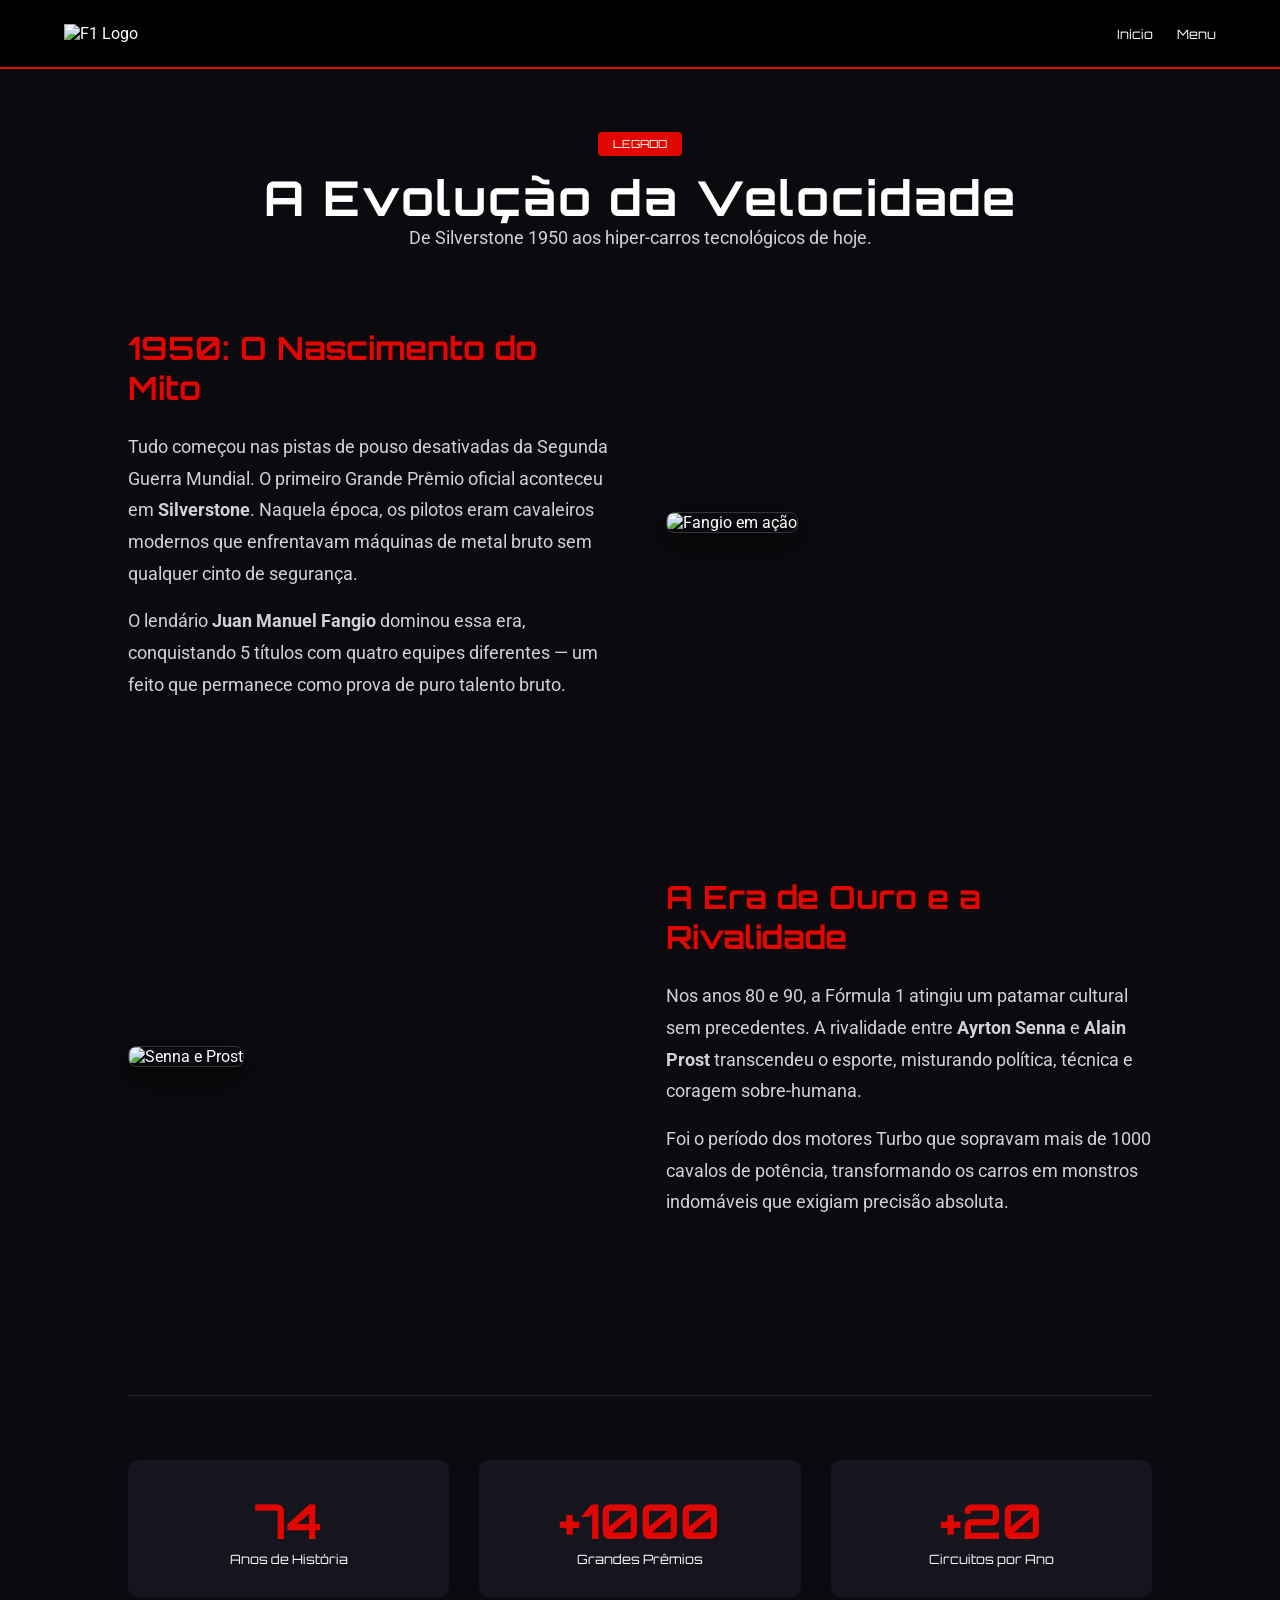
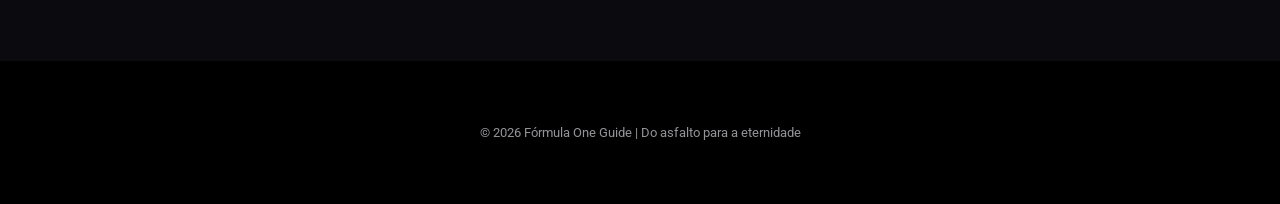
==== Historia/historia.html @ 5eb8baef "indo" ====
<!DOCTYPE html>
<html lang="pt-br">
<head>
    <meta charset="UTF-8">
    <meta name="viewport" content="width=device-width, initial-scale=1.0">
    <title>História | Fórmula 1 Guide</title>
    <link rel="stylesheet" href="historia.css">
    <link href="https://fonts.googleapis.com/css2?family=Orbitron:wght@400;700&family=Roboto:wght@300;400;700&display=swap" rel="stylesheet">
</head>
<body class="historia-body">

    <header class="navbar">
        <div class="logo-container">
            <img class="logo" src="/" alt="F1 Logo">
        </div>
        <nav class="nav-links">
            <a href="/Index.html">Início</a>
            <a href="/menu/menu.html">Menu</a>
        </nav>
    </header>

    <main id="historia" class="container">
        
        <header class="titulo-sessao">
            <span class="tag-f1">Legado</span>
            <h1>A Evolução da Velocidade</h1>
            <p>De Silverstone 1950 aos hiper-carros tecnológicos de hoje.</p>
        </header>

        <section id="origem" class="section-content">
            <div class="text-block">
                <h2>1950: O Nascimento do Mito</h2>
                <p>
                    Tudo começou nas pistas de pouso desativadas da Segunda Guerra Mundial. O primeiro Grande Prêmio oficial aconteceu em <strong>Silverstone</strong>. Naquela época, os pilotos eram cavaleiros modernos que enfrentavam máquinas de metal bruto sem qualquer cinto de segurança.
                </p>
                <p>
                    O lendário <strong>Juan Manuel Fangio</strong> dominou essa era, conquistando 5 títulos com quatro equipes diferentes — um feito que permanece como prova de puro talento bruto.
                </p>
            </div>
            <div class="image-block">
                <img src="https://p2.trrsf.com/image/fget/cf/940/0/images.terra.com/2020/10/29/fangio-maserati-monaco.jpg" alt="Fangio em ação">
            </div>
        </section>

        <section id="eras" class="section-content reverse">
            <div class="text-block">
                <h2>A Era de Ouro e a Rivalidade</h2>
                <p>
                    Nos anos 80 e 90, a Fórmula 1 atingiu um patamar cultural sem precedentes. A rivalidade entre <strong>Ayrton Senna</strong> e <strong>Alain Prost</strong> transcendeu o esporte, misturando política, técnica e coragem sobre-humana.
                </p>
                <p>
                    Foi o período dos motores Turbo que sopravam mais de 1000 cavalos de potência, transformando os carros em monstros indomáveis que exigiam precisão absoluta.
                </p>
            </div>
            <div class="image-block">
                <img src="https://a3.espncdn.com/combiner/i?img=%2Fphoto%2F2024%2F0501%2Fr1327083_1296x729_16%2D9.jpg" alt="Senna e Prost">
            </div>
        </section>

        <section class="stats-grid">
            <div class="stat-card">
                <h3>74</h3>
                <p>Anos de História</p>
            </div>
            <div class="stat-card">
                <h3>+1000</h3>
                <p>Grandes Prêmios</p>
            </div>
            <div class="stat-card">
                <h3>+20</h3>
                <p>Circuitos por Ano</p>
            </div>
        </section>

    </main>

    <footer>
        <p>© 2026 Fórmula One Guide | Do asfalto para a eternidade</p>
    </footer>

</body>
</html>
---- Historia/historia.css ----
/* Variáveis de Controle */
:root {
    --f1-red: #e10600;
    --dark-carbon: #0b0b0f;
    --text-pure: #ffffff;
    --text-soft: #d1d1d6;
    --silver: #949498;
}

/* Reset e Body */
* { margin: 0; padding: 0; box-sizing: border-box; }

.historia-body {
    background-color: var(--dark-carbon);
    font-family: 'Roboto', sans-serif;
    color: var(--text-pure);
    scroll-behavior: smooth;
}

/* Navbar */
.navbar {
    display: flex;
    justify-content: space-between;
    padding: 1.5rem 5%;
    background: #000;
    border-bottom: 2px solid var(--f1-red);
    align-items: center;
}

.nav-links a {
    color: var(--text-pure);
    text-decoration: none;
    margin-left: 20px;
    font-family: 'Orbitron', sans-serif;
    font-size: 0.8rem;
    transition: 0.3s;
}

.nav-links a:hover { color: var(--f1-red); }

/* Conteúdo Principal */
.container { padding: 4rem 10%; }

.titulo-sessao {
    text-align: center;
    margin-bottom: 5rem;
}

.tag-f1 {
    background-color: var(--f1-red);
    padding: 5px 15px;
    font-family: 'Orbitron', sans-serif;
    font-size: 0.7rem;
    border-radius: 4px;
    text-transform: uppercase;
}

.titulo-sessao h1 {
    font-family: 'Orbitron', sans-serif;
    font-size: 3rem;
    margin-top: 15px;
    letter-spacing: 2px;
}

.titulo-sessao p {
    color: var(--text-soft);
    font-size: 1.1rem;
}

/* Seções de Texto e Imagem */
.section-content {
    display: flex;
    align-items: center;
    gap: 5%;
    margin-bottom: 10rem;
}

.reverse { flex-direction: row-reverse; }

.text-block { flex: 1; }

.text-block h2 {
    font-family: 'Orbitron', sans-serif;
    color: var(--f1-red);
    font-size: 2rem;
    margin-bottom: 1.5rem;
}

.text-block p {
    font-size: 1.1rem;
    line-height: 1.8;
    color: var(--text-soft);
    margin-bottom: 1rem;
}

.image-block { flex: 1; }

.image-block img {
    width: 100%;
    border-radius: 8px;
    border: 1px solid #333;
    box-shadow: 0 10px 30px rgba(0,0,0,0.7);
    transition: 0.4s;
}

.image-block img:hover {
    border-color: var(--f1-red);
    transform: scale(1.02);
}

/* Stats Grid */
.stats-grid {
    display: grid;
    grid-template-columns: repeat(auto-fit, minmax(200px, 1fr));
    gap: 30px;
    padding-top: 4rem;
    border-top: 1px solid #222;
}

.stat-card {
    background: #15151e;
    padding: 30px;
    text-align: center;
    border-radius: 10px;
}

.stat-card h3 {
    font-family: 'Orbitron', sans-serif;
    font-size: 3rem;
    color: var(--f1-red);
}

.stat-card p {
    font-family: 'Orbitron', sans-serif;
    font-size: 0.8rem;
    color: var(--text-pure);
}

footer {
    text-align: center;
    padding: 4rem;
    color: var(--silver);
    font-size: 0.8rem;
    background: #000;
}
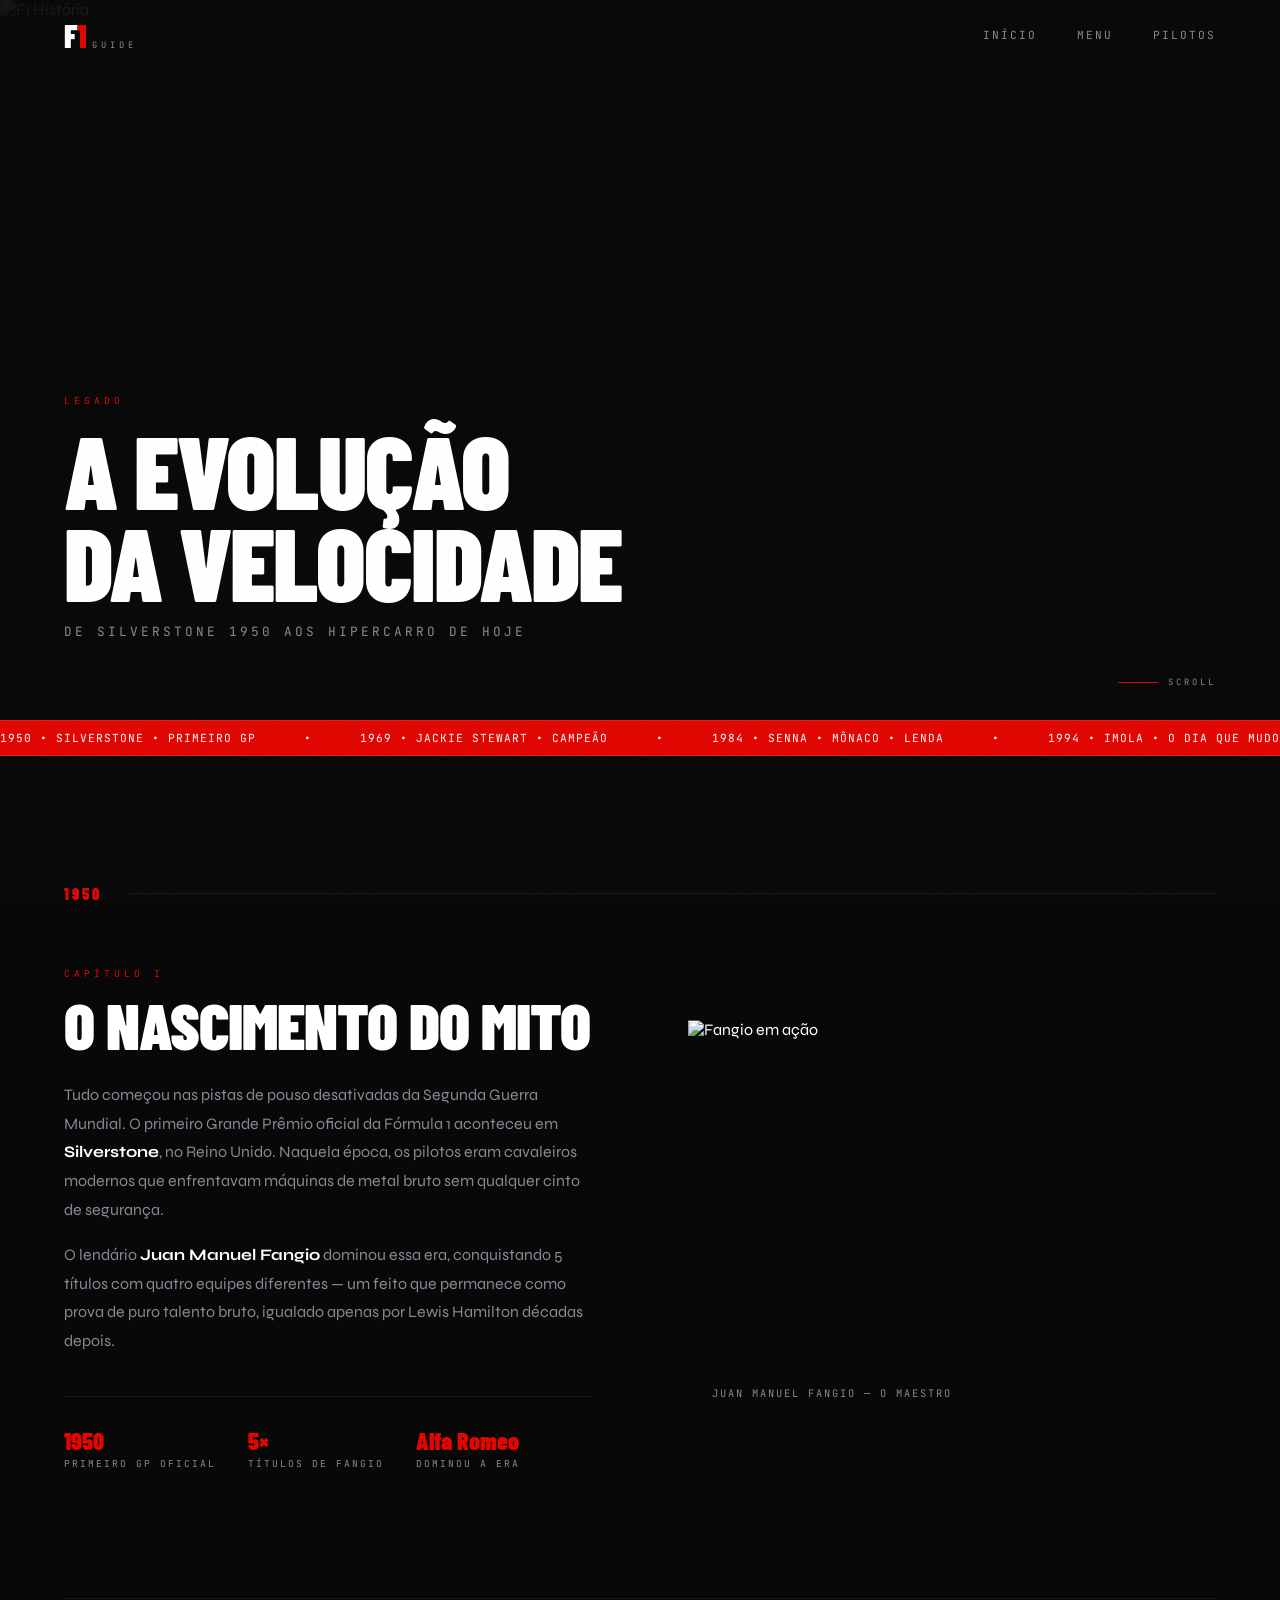
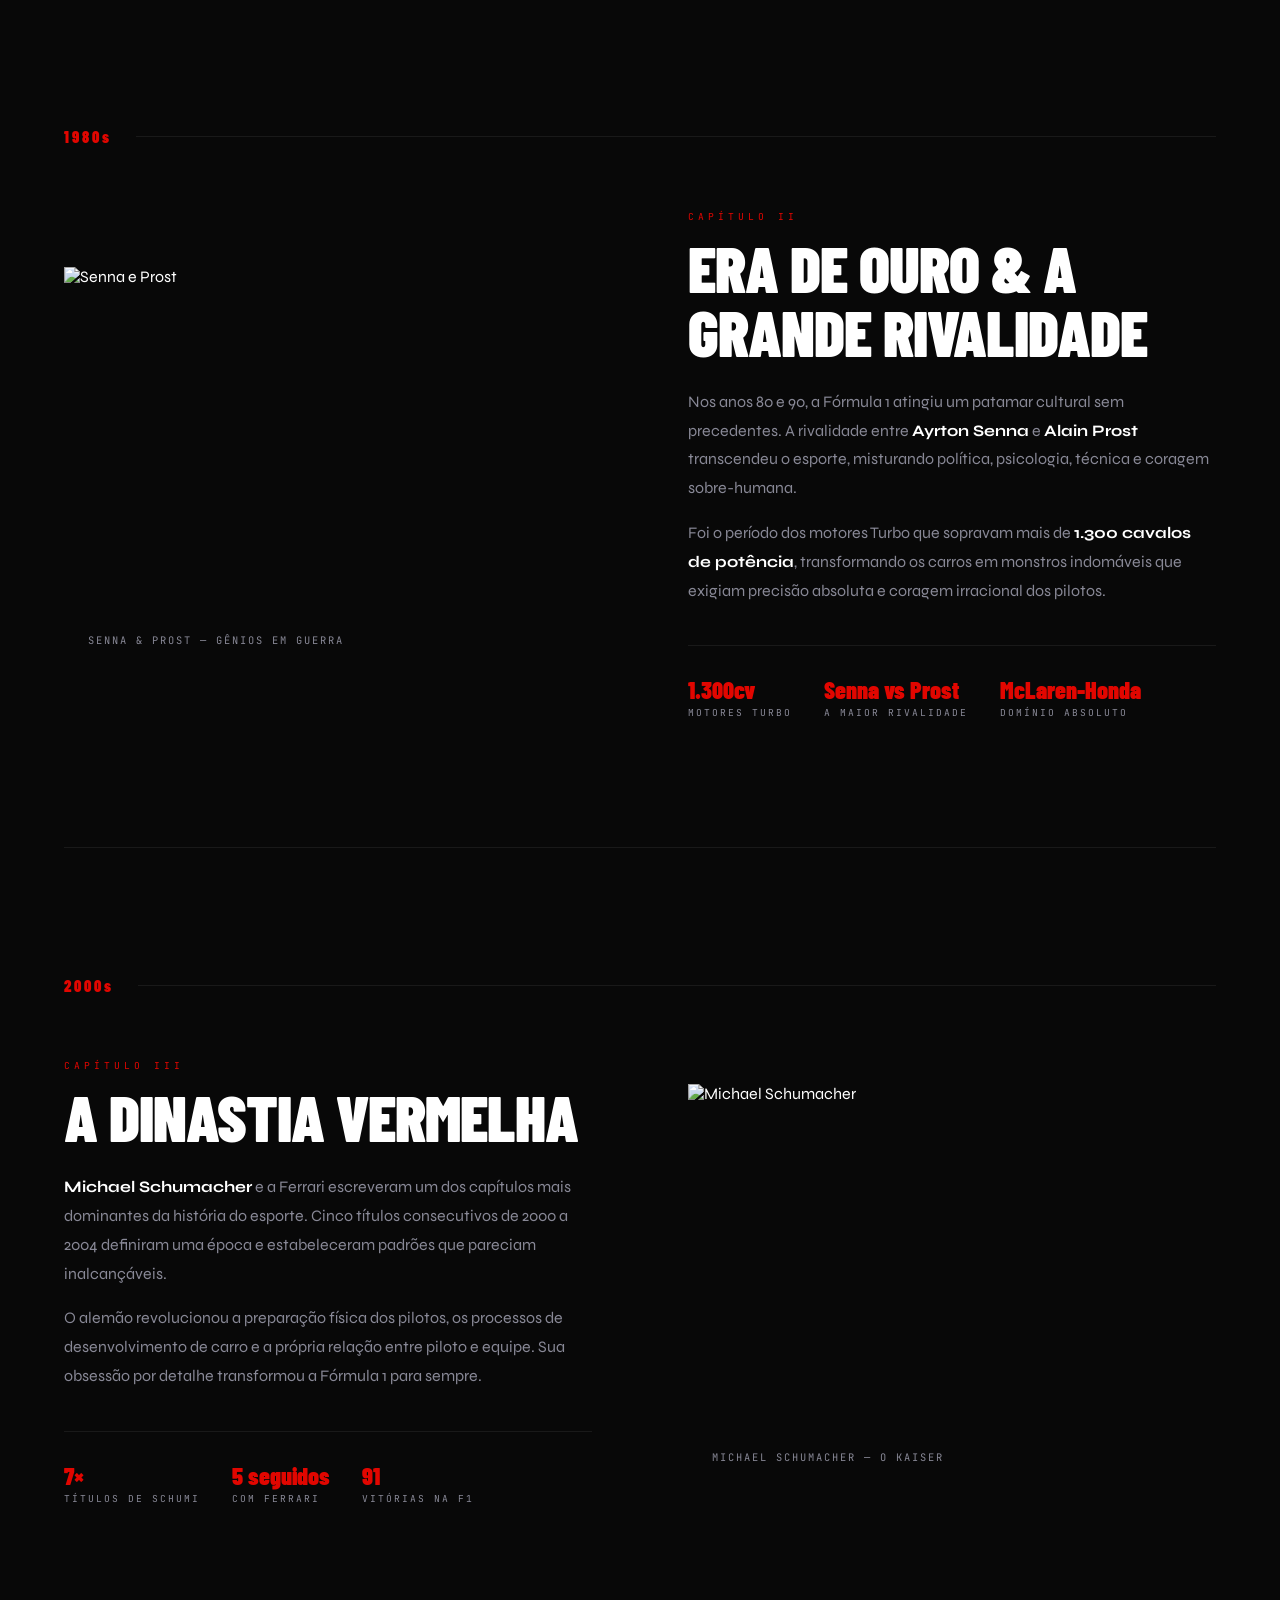
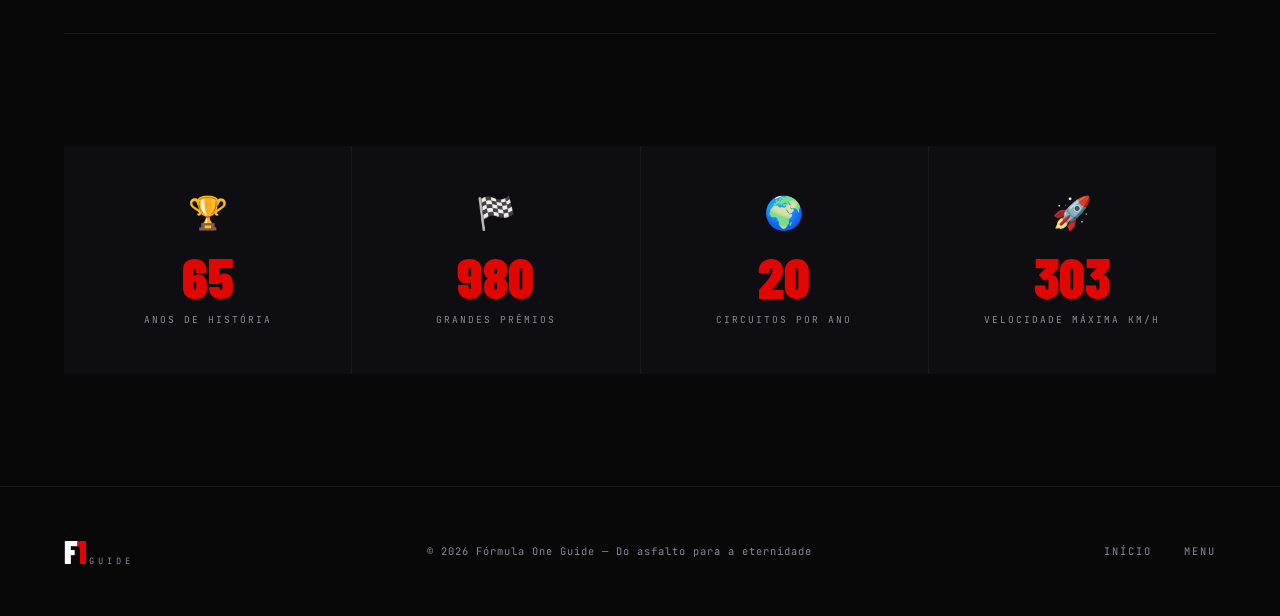
==== commit fe8f6c41: "v2" ====
--- a/Historia/historia.html
+++ b/Historia/historia.html
@@ -3,80 +3,208 @@
 <head>
     <meta charset="UTF-8">
     <meta name="viewport" content="width=device-width, initial-scale=1.0">
-    <title>História | Fórmula 1 Guide</title>
+    <title>História | F1 Guide</title>
+    <link rel="stylesheet" href="../style.css">
     <link rel="stylesheet" href="historia.css">
-    <link href="https://fonts.googleapis.com/css2?family=Orbitron:wght@400;700&family=Roboto:wght@300;400;700&display=swap" rel="stylesheet">
+    <link href="https://fonts.googleapis.com/css2?family=Barlow+Condensed:ital,wght@0,300;0,700;0,900;1,700&family=Syne:wght@400;700;800&family=JetBrains+Mono:wght@300;400&display=swap" rel="stylesheet">
 </head>
 <body class="historia-body">
 
-    <header class="navbar">
-        <div class="logo-container">
-            <img class="logo" src="/" alt="F1 Logo">
-        </div>
-        <nav class="nav-links">
-            <a href="/Index.html">Início</a>
-            <a href="/menu/menu.html">Menu</a>
-        </nav>
-    </header>
-
-    <main id="historia" class="container">
-        
-        <header class="titulo-sessao">
-            <span class="tag-f1">Legado</span>
-            <h1>A Evolução da Velocidade</h1>
-            <p>De Silverstone 1950 aos hiper-carros tecnológicos de hoje.</p>
-        </header>
-
-        <section id="origem" class="section-content">
-            <div class="text-block">
-                <h2>1950: O Nascimento do Mito</h2>
-                <p>
-                    Tudo começou nas pistas de pouso desativadas da Segunda Guerra Mundial. O primeiro Grande Prêmio oficial aconteceu em <strong>Silverstone</strong>. Naquela época, os pilotos eram cavaleiros modernos que enfrentavam máquinas de metal bruto sem qualquer cinto de segurança.
-                </p>
-                <p>
-                    O lendário <strong>Juan Manuel Fangio</strong> dominou essa era, conquistando 5 títulos com quatro equipes diferentes — um feito que permanece como prova de puro talento bruto.
-                </p>
-            </div>
-            <div class="image-block">
-                <img src="https://p2.trrsf.com/image/fget/cf/940/0/images.terra.com/2020/10/29/fangio-maserati-monaco.jpg" alt="Fangio em ação">
+    <div id="scrollProgress"></div>
+    <div class="noise-overlay"></div>
+
+    <nav class="navbar" id="navbar">
+        <a href="../index.html" class="logo-link">
+            <span class="logo-text">F<span class="logo-accent">1</span></span>
+            <span class="logo-sub">GUIDE</span>
+        </a>
+        <div class="nav-links">
+            <a href="../index.html" class="nav-item">Início</a>
+            <a href="../menu/menu.html" class="nav-item">Menu</a>
+            <a href="../pilotos/senna.html" class="nav-item">Pilotos</a>
+        </div>
+        <button class="nav-toggle" id="navToggle" aria-label="Menu">
+            <span></span><span></span><span></span>
+        </button>
+    </nav>
+
+    <!-- Page Hero -->
+    <section class="page-hero">
+        <div class="page-hero-bg">
+            <img src="https://upload.wikimedia.org/wikipedia/commons/thumb/5/5d/1954_French_Grand_Prix_Reims_-_Juan_Manuel_Fangio.jpg/1920px-1954_French_Grand_Prix_Reims_-_Juan_Manuel_Fangio.jpg" alt="F1 História" class="page-hero-img">
+            <div class="page-hero-overlay"></div>
+        </div>
+        <div class="page-hero-content">
+            <span class="section-tag">Legado</span>
+            <h1>A Evolução<br>da Velocidade</h1>
+            <p>De Silverstone 1950 aos hipercarro de hoje</p>
+        </div>
+        <div class="page-hero-scroll">
+            <div class="scroll-line"></div>
+            <span>SCROLL</span>
+        </div>
+    </section>
+
+    <!-- Timeline Intro -->
+    <div class="ticker-wrap">
+        <div class="ticker" id="ticker">
+            <span>1950 • SILVERSTONE • PRIMEIRO GP</span><span>•</span>
+            <span>1969 • JACKIE STEWART • CAMPEÃO</span><span>•</span>
+            <span>1984 • SENNA • MÔNACO • LENDA</span><span>•</span>
+            <span>1994 • IMOLA • O DIA QUE MUDOU TUDO</span><span>•</span>
+            <span>2000 • SCHUMACHER • DINASTIA</span><span>•</span>
+            <span>2020 • HAMILTON • 7 TÍTULOS</span><span>•</span>
+            <span>1950 • SILVERSTONE • PRIMEIRO GP</span><span>•</span>
+            <span>1969 • JACKIE STEWART • CAMPEÃO</span><span>•</span>
+        </div>
+    </div>
+
+    <main class="historia-main">
+
+        <!-- Era 1: Origem -->
+        <article class="era" id="origem">
+            <div class="era-label">
+                <span class="era-year">1950</span>
+                <div class="era-line"></div>
+            </div>
+            <div class="era-content">
+                <div class="era-text">
+                    <span class="section-tag">Capítulo I</span>
+                    <h2>O Nascimento do Mito</h2>
+                    <p>Tudo começou nas pistas de pouso desativadas da Segunda Guerra Mundial. O primeiro Grande Prêmio oficial da Fórmula 1 aconteceu em <strong>Silverstone</strong>, no Reino Unido. Naquela época, os pilotos eram cavaleiros modernos que enfrentavam máquinas de metal bruto sem qualquer cinto de segurança.</p>
+                    <p>O lendário <strong>Juan Manuel Fangio</strong> dominou essa era, conquistando 5 títulos com quatro equipes diferentes — um feito que permanece como prova de puro talento bruto, igualado apenas por Lewis Hamilton décadas depois.</p>
+                    <div class="era-facts">
+                        <div class="fact">
+                            <strong>1950</strong>
+                            <span>Primeiro GP oficial</span>
+                        </div>
+                        <div class="fact">
+                            <strong>5×</strong>
+                            <span>Títulos de Fangio</span>
+                        </div>
+                        <div class="fact">
+                            <strong>Alfa Romeo</strong>
+                            <span>Dominou a era</span>
+                        </div>
+                    </div>
+                </div>
+                <div class="era-image">
+                    <img src="https://p2.trrsf.com/image/fget/cf/940/0/images.terra.com/2020/10/29/fangio-maserati-monaco.jpg" alt="Fangio em ação">
+                    <div class="era-img-caption">Juan Manuel Fangio — O Maestro</div>
+                </div>
+            </div>
+        </article>
+
+        <!-- Era 2: Ouro -->
+        <article class="era era--reverse" id="ouro">
+            <div class="era-label">
+                <span class="era-year">1980s</span>
+                <div class="era-line"></div>
+            </div>
+            <div class="era-content">
+                <div class="era-text">
+                    <span class="section-tag">Capítulo II</span>
+                    <h2>Era de Ouro & a Grande Rivalidade</h2>
+                    <p>Nos anos 80 e 90, a Fórmula 1 atingiu um patamar cultural sem precedentes. A rivalidade entre <strong>Ayrton Senna</strong> e <strong>Alain Prost</strong> transcendeu o esporte, misturando política, psicologia, técnica e coragem sobre-humana.</p>
+                    <p>Foi o período dos motores Turbo que sopravam mais de <strong>1.300 cavalos de potência</strong>, transformando os carros em monstros indomáveis que exigiam precisão absoluta e coragem irracional dos pilotos.</p>
+                    <div class="era-facts">
+                        <div class="fact">
+                            <strong>1.300cv</strong>
+                            <span>Motores Turbo</span>
+                        </div>
+                        <div class="fact">
+                            <strong>Senna vs Prost</strong>
+                            <span>A maior rivalidade</span>
+                        </div>
+                        <div class="fact">
+                            <strong>McLaren-Honda</strong>
+                            <span>Domínio absoluto</span>
+                        </div>
+                    </div>
+                </div>
+                <div class="era-image">
+                    <img src="https://a3.espncdn.com/combiner/i?img=%2Fphoto%2F2024%2F0501%2Fr1327083_1296x729_16%2D9.jpg" alt="Senna e Prost">
+                    <div class="era-img-caption">Senna & Prost — Gênios em Guerra</div>
+                </div>
+            </div>
+        </article>
+
+        <!-- Era 3: Schumacher -->
+        <article class="era" id="schumi">
+            <div class="era-label">
+                <span class="era-year">2000s</span>
+                <div class="era-line"></div>
+            </div>
+            <div class="era-content">
+                <div class="era-text">
+                    <span class="section-tag">Capítulo III</span>
+                    <h2>A Dinastia Vermelha</h2>
+                    <p><strong>Michael Schumacher</strong> e a Ferrari escreveram um dos capítulos mais dominantes da história do esporte. Cinco títulos consecutivos de 2000 a 2004 definiram uma época e estabeleceram padrões que pareciam inalcançáveis.</p>
+                    <p>O alemão revolucionou a preparação física dos pilotos, os processos de desenvolvimento de carro e a própria relação entre piloto e equipe. Sua obsessão por detalhe transformou a Fórmula 1 para sempre.</p>
+                    <div class="era-facts">
+                        <div class="fact">
+                            <strong>7×</strong>
+                            <span>Títulos de Schumi</span>
+                        </div>
+                        <div class="fact">
+                            <strong>5 seguidos</strong>
+                            <span>Com Ferrari</span>
+                        </div>
+                        <div class="fact">
+                            <strong>91</strong>
+                            <span>Vitórias na F1</span>
+                        </div>
+                    </div>
+                </div>
+                <div class="era-image">
+                    <img src="https://upload.wikimedia.org/wikipedia/commons/thumb/a/a6/Michael_Schumacher_2012_Malaysia_FP2.jpg/1200px-Michael_Schumacher_2012_Malaysia_FP2.jpg" alt="Michael Schumacher">
+                    <div class="era-img-caption">Michael Schumacher — O Kaiser</div>
+                </div>
+            </div>
+        </article>
+
+        <!-- Stats -->
+        <section class="historia-stats">
+            <div class="hstat-grid">
+                <div class="hstat-card stat-card">
+                    <div class="hstat-icon">🏆</div>
+                    <h3 class="hstat-num" data-target="74">0</h3>
+                    <p>Anos de História</p>
+                </div>
+                <div class="hstat-card stat-card">
+                    <div class="hstat-icon">🏁</div>
+                    <h3 class="hstat-num" data-target="1100">0</h3>
+                    <p>Grandes Prêmios</p>
+                </div>
+                <div class="hstat-card stat-card">
+                    <div class="hstat-icon">🌍</div>
+                    <h3 class="hstat-num" data-target="23">0</h3>
+                    <p>Circuitos por Ano</p>
+                </div>
+                <div class="hstat-card stat-card">
+                    <div class="hstat-icon">🚀</div>
+                    <h3 class="hstat-num" data-target="340">0</h3>
+                    <p>Velocidade Máxima km/h</p>
+                </div>
             </div>
         </section>
 
-        <section id="eras" class="section-content reverse">
-            <div class="text-block">
-                <h2>A Era de Ouro e a Rivalidade</h2>
-                <p>
-                    Nos anos 80 e 90, a Fórmula 1 atingiu um patamar cultural sem precedentes. A rivalidade entre <strong>Ayrton Senna</strong> e <strong>Alain Prost</strong> transcendeu o esporte, misturando política, técnica e coragem sobre-humana.
-                </p>
-                <p>
-                    Foi o período dos motores Turbo que sopravam mais de 1000 cavalos de potência, transformando os carros em monstros indomáveis que exigiam precisão absoluta.
-                </p>
-            </div>
-            <div class="image-block">
-                <img src="https://a3.espncdn.com/combiner/i?img=%2Fphoto%2F2024%2F0501%2Fr1327083_1296x729_16%2D9.jpg" alt="Senna e Prost">
-            </div>
-        </section>
-
-        <section class="stats-grid">
-            <div class="stat-card">
-                <h3>74</h3>
-                <p>Anos de História</p>
-            </div>
-            <div class="stat-card">
-                <h3>+1000</h3>
-                <p>Grandes Prêmios</p>
-            </div>
-            <div class="stat-card">
-                <h3>+20</h3>
-                <p>Circuitos por Ano</p>
-            </div>
-        </section>
-
     </main>
 
-    <footer>
-        <p>© 2026 Fórmula One Guide | Do asfalto para a eternidade</p>
+    <footer class="footer">
+        <div class="footer-inner">
+            <div class="footer-logo">
+                <span class="logo-text">F<span class="logo-accent">1</span></span>
+                <span class="logo-sub">GUIDE</span>
+            </div>
+            <p class="footer-copy">© 2026 Fórmula One Guide — Do asfalto para a eternidade</p>
+            <div class="footer-links">
+                <a href="../index.html">Início</a>
+                <a href="../menu/menu.html">Menu</a>
+            </div>
+        </div>
     </footer>
 
+    <script src="../script.js"></script>
 </body>
 </html>
--- a/style.css
+++ b/style.css
@@ -0,0 +1,961 @@
+/* ============================================================
+   F1 GUIDE — style.css
+   Aesthetic: Industrial Precision × Racing Heritage
+   ============================================================ */
+
+@import url('https://fonts.googleapis.com/css2?family=Barlow+Condensed:ital,wght@0,300;0,700;0,900;1,700&family=Syne:wght@400;700;800&family=JetBrains+Mono:wght@300;400&display=swap');
+
+/* ── Variables ── */
+:root {
+    --red:        #e10600;
+    --red-dim:    #9b0400;
+    --black:      #080808;
+    --carbon:     #0e0e12;
+    --surface:    #13131a;
+    --surface-2:  #1c1c26;
+    --border:     rgba(255,255,255,0.07);
+    --white:      #ffffff;
+    --muted:      #888896;
+    --accent:     #f5c518;
+
+    --font-display: 'Barlow Condensed', sans-serif;
+    --font-ui:      'Syne', sans-serif;
+    --font-mono:    'JetBrains Mono', monospace;
+
+    --ease-out: cubic-bezier(0.16, 1, 0.3, 1);
+    --ease-spring: cubic-bezier(0.34, 1.56, 0.64, 1);
+}
+
+/* ── Reset ── */
+*, *::before, *::after { margin: 0; padding: 0; box-sizing: border-box; }
+
+html { scroll-behavior: smooth; }
+
+body {
+    background: var(--black);
+    color: var(--white);
+    font-family: var(--font-ui);
+    cursor: none;
+    overflow-x: hidden;
+}
+
+a { text-decoration: none; color: inherit; }
+
+/* ── Custom Cursor ── */
+.cursor {
+    width: 10px; height: 10px;
+    background: var(--red);
+    border-radius: 50%;
+    position: fixed;
+    top: 0; left: 0;
+    pointer-events: none;
+    z-index: 9999;
+    transform: translate(-50%, -50%);
+    transition: width 0.2s, height 0.2s, background 0.2s;
+    mix-blend-mode: normal;
+}
+
+.cursor-trail {
+    width: 32px; height: 32px;
+    border: 1px solid rgba(225,6,0,0.5);
+    border-radius: 50%;
+    position: fixed;
+    top: 0; left: 0;
+    pointer-events: none;
+    z-index: 9998;
+    transform: translate(-50%, -50%);
+    transition: all 0.12s var(--ease-out);
+}
+
+body:has(a:hover) .cursor,
+body:has(.btn-primary:hover) .cursor { width: 20px; height: 20px; }
+
+body:has(a:hover) .cursor-trail { width: 50px; height: 50px; border-color: var(--red); }
+
+/* ── Noise Overlay ── */
+.noise-overlay {
+    position: fixed;
+    inset: 0;
+    pointer-events: none;
+    z-index: 9997;
+    opacity: 0.025;
+    background-image: url("data:image/svg+xml,%3Csvg viewBox='0 0 256 256' xmlns='http://www.w3.org/2000/svg'%3E%3Cfilter id='noise'%3E%3CfeTurbulence type='fractalNoise' baseFrequency='0.9' numOctaves='4' stitchTiles='stitch'/%3E%3C/filter%3E%3Crect width='100%25' height='100%25' filter='url(%23noise)'/%3E%3C/svg%3E");
+    background-size: 200px 200px;
+}
+
+/* ============================================================
+   NAVBAR
+   ============================================================ */
+.navbar {
+    position: fixed;
+    top: 0; left: 0; right: 0;
+    z-index: 1000;
+    display: flex;
+    align-items: center;
+    justify-content: space-between;
+    padding: 1.2rem 5%;
+    transition: all 0.4s var(--ease-out);
+}
+
+.navbar.scrolled {
+    background: rgba(8,8,8,0.9);
+    backdrop-filter: blur(20px);
+    border-bottom: 1px solid var(--border);
+    padding: 0.8rem 5%;
+}
+
+.logo-link {
+    display: flex;
+    align-items: baseline;
+    gap: 6px;
+}
+
+.logo-text {
+    font-family: var(--font-display);
+    font-weight: 900;
+    font-size: 2rem;
+    letter-spacing: -1px;
+    line-height: 1;
+}
+
+.logo-accent { color: var(--red); }
+
+.logo-sub {
+    font-family: var(--font-mono);
+    font-size: 0.55rem;
+    letter-spacing: 4px;
+    color: var(--muted);
+    text-transform: uppercase;
+}
+
+.nav-links {
+    display: flex;
+    gap: 2.5rem;
+}
+
+.nav-item {
+    font-family: var(--font-mono);
+    font-size: 0.7rem;
+    letter-spacing: 2px;
+    text-transform: uppercase;
+    color: var(--muted);
+    transition: color 0.2s;
+    position: relative;
+}
+
+.nav-item::after {
+    content: '';
+    position: absolute;
+    bottom: -3px; left: 0;
+    width: 0; height: 1px;
+    background: var(--red);
+    transition: width 0.3s var(--ease-out);
+}
+
+.nav-item:hover { color: var(--white); }
+.nav-item:hover::after { width: 100%; }
+
+.nav-toggle {
+    display: none;
+    flex-direction: column;
+    gap: 5px;
+    background: none;
+    border: none;
+    cursor: pointer;
+    padding: 5px;
+}
+
+.nav-toggle span {
+    display: block;
+    width: 24px; height: 1.5px;
+    background: var(--white);
+    transition: all 0.3s;
+}
+
+/* ============================================================
+   HERO
+   ============================================================ */
+.hero {
+    height: 100vh;
+    min-height: 700px;
+    position: relative;
+    display: flex;
+    flex-direction: column;
+    justify-content: center;
+    overflow: hidden;
+}
+
+.hero-bg {
+    position: absolute;
+    inset: 0;
+    z-index: 0;
+}
+
+.hero-video-wrap {
+    position: absolute;
+    inset: 0;
+    overflow: hidden;
+}
+
+.hero-img {
+    width: 100%;
+    height: 100%;
+    object-fit: cover;
+    object-position: center;
+    filter: brightness(0.35) saturate(0.8);
+}
+
+.hero-gradient {
+    position: absolute;
+    inset: 0;
+    background:
+        linear-gradient(to right, rgba(8,8,8,0.95) 30%, transparent 80%),
+        linear-gradient(to top, var(--black) 0%, transparent 40%);
+}
+
+.hero-grid {
+    position: absolute;
+    inset: 0;
+    background-image:
+        linear-gradient(rgba(255,255,255,0.03) 1px, transparent 1px),
+        linear-gradient(90deg, rgba(255,255,255,0.03) 1px, transparent 1px);
+    background-size: 60px 60px;
+    mask-image: linear-gradient(to right, black 30%, transparent 80%);
+}
+
+.hero-content {
+    position: relative;
+    z-index: 2;
+    padding: 0 5%;
+    padding-top: 5rem;
+    max-width: 900px;
+}
+
+.hero-tag {
+    display: inline-flex;
+    align-items: center;
+    gap: 8px;
+    font-family: var(--font-mono);
+    font-size: 0.65rem;
+    letter-spacing: 3px;
+    text-transform: uppercase;
+    color: var(--muted);
+    margin-bottom: 1.5rem;
+    animation: fadeUp 0.8s var(--ease-out) 0.2s both;
+}
+
+.tag-dot {
+    width: 6px; height: 6px;
+    background: var(--red);
+    border-radius: 50%;
+    animation: pulse 2s infinite;
+}
+
+@keyframes pulse {
+    0%, 100% { opacity: 1; transform: scale(1); }
+    50% { opacity: 0.5; transform: scale(0.8); }
+}
+
+.hero-title {
+    font-family: var(--font-display);
+    font-weight: 900;
+    text-transform: uppercase;
+    line-height: 0.85;
+    margin-bottom: 1.5rem;
+}
+
+.title-line {
+    display: block;
+}
+
+.line-1 {
+    font-size: clamp(5rem, 12vw, 11rem);
+    letter-spacing: -2px;
+    animation: slideIn 1s var(--ease-out) 0.3s both;
+    color: var(--white);
+}
+
+.line-2 {
+    font-size: clamp(7rem, 18vw, 16rem);
+    letter-spacing: -4px;
+    color: transparent;
+    -webkit-text-stroke: 2px var(--white);
+    animation: slideIn 1s var(--ease-out) 0.4s both;
+    opacity: 0.15;
+}
+
+@keyframes slideIn {
+    from { opacity: 0; transform: translateX(-40px); }
+    to { opacity: 1; transform: translateX(0); }
+}
+
+.line-2 { opacity: 1; color: transparent; -webkit-text-stroke: 1px rgba(255,255,255,0.12); }
+
+.hero-sub {
+    font-family: var(--font-ui);
+    font-size: 1.1rem;
+    color: var(--muted);
+    margin-bottom: 2.5rem;
+    animation: fadeUp 0.8s var(--ease-out) 0.5s both;
+}
+
+.hero-sub em { color: var(--white); font-style: normal; }
+
+.hero-cta {
+    display: flex;
+    gap: 1rem;
+    align-items: center;
+    animation: fadeUp 0.8s var(--ease-out) 0.6s both;
+}
+
+/* Buttons */
+.btn-primary {
+    display: inline-flex;
+    align-items: center;
+    gap: 8px;
+    padding: 14px 28px;
+    background: var(--red);
+    color: var(--white);
+    font-family: var(--font-mono);
+    font-size: 0.75rem;
+    letter-spacing: 2px;
+    text-transform: uppercase;
+    transition: all 0.3s var(--ease-out);
+    clip-path: polygon(0 0, calc(100% - 12px) 0, 100% 12px, 100% 100%, 0 100%);
+}
+
+.btn-primary:hover {
+    background: var(--white);
+    color: var(--black);
+    transform: translateY(-2px);
+}
+
+.btn-ghost {
+    display: inline-flex;
+    align-items: center;
+    padding: 14px 28px;
+    border: 1px solid var(--border);
+    color: var(--muted);
+    font-family: var(--font-mono);
+    font-size: 0.75rem;
+    letter-spacing: 2px;
+    text-transform: uppercase;
+    transition: all 0.3s;
+}
+
+.btn-ghost:hover {
+    border-color: var(--white);
+    color: var(--white);
+}
+
+/* Hero Stats */
+.hero-stats {
+    position: absolute;
+    bottom: 7rem;
+    right: 5%;
+    z-index: 2;
+    display: flex;
+    align-items: center;
+    gap: 2rem;
+    animation: fadeUp 0.8s var(--ease-out) 0.8s both;
+}
+
+.hstat {
+    text-align: right;
+}
+
+.hstat-num {
+    display: block;
+    font-family: var(--font-display);
+    font-size: 2.5rem;
+    font-weight: 900;
+    line-height: 1;
+    color: var(--white);
+}
+
+.hstat-label {
+    font-family: var(--font-mono);
+    font-size: 0.6rem;
+    letter-spacing: 2px;
+    text-transform: uppercase;
+    color: var(--muted);
+}
+
+.hstat-divider {
+    width: 1px; height: 40px;
+    background: var(--border);
+}
+
+/* Scroll Indicator */
+.scroll-indicator {
+    position: absolute;
+    bottom: 2rem;
+    left: 5%;
+    z-index: 2;
+    display: flex;
+    align-items: center;
+    gap: 10px;
+    font-family: var(--font-mono);
+    font-size: 0.55rem;
+    letter-spacing: 3px;
+    color: var(--muted);
+    animation: fadeUp 1s var(--ease-out) 1s both;
+}
+
+.scroll-line {
+    width: 40px; height: 1px;
+    background: var(--red);
+    position: relative;
+    overflow: hidden;
+}
+
+.scroll-line::after {
+    content: '';
+    position: absolute;
+    top: 0; left: -100%;
+    width: 100%; height: 100%;
+    background: var(--white);
+    animation: scanline 2s infinite;
+}
+
+@keyframes scanline {
+    to { left: 200%; }
+}
+
+/* ============================================================
+   TICKER
+   ============================================================ */
+.ticker-wrap {
+    background: var(--red);
+    overflow: hidden;
+    padding: 10px 0;
+    border-top: 1px solid rgba(255,255,255,0.1);
+    border-bottom: 1px solid rgba(255,255,255,0.1);
+}
+
+.ticker {
+    display: flex;
+    gap: 3rem;
+    white-space: nowrap;
+    animation: ticker 30s linear infinite;
+    font-family: var(--font-mono);
+    font-size: 0.7rem;
+    letter-spacing: 1px;
+    text-transform: uppercase;
+}
+
+.ticker span { flex-shrink: 0; }
+
+@keyframes ticker {
+    from { transform: translateX(0); }
+    to { transform: translateX(-50%); }
+}
+
+/* ============================================================
+   FEATURES SECTION
+   ============================================================ */
+.features {
+    padding: 7rem 5%;
+}
+
+.section-header {
+    margin-bottom: 3.5rem;
+}
+
+.section-tag {
+    display: inline-block;
+    font-family: var(--font-mono);
+    font-size: 0.6rem;
+    letter-spacing: 4px;
+    text-transform: uppercase;
+    color: var(--red);
+    margin-bottom: 0.8rem;
+}
+
+.section-header h2 {
+    font-family: var(--font-display);
+    font-size: clamp(2.5rem, 5vw, 4.5rem);
+    font-weight: 900;
+    text-transform: uppercase;
+    letter-spacing: -1px;
+    line-height: 1;
+}
+
+.feature-grid {
+    display: grid;
+    grid-template-columns: repeat(3, 1fr);
+    grid-template-rows: auto auto;
+    gap: 1px;
+    background: var(--border);
+}
+
+.feature-card {
+    position: relative;
+    background: var(--carbon);
+    padding: 2.5rem;
+    display: flex;
+    flex-direction: column;
+    gap: 0.8rem;
+    overflow: hidden;
+    transition: all 0.4s var(--ease-out);
+    opacity: 0;
+    transform: translateY(20px);
+}
+
+.feature-card.visible {
+    opacity: 1;
+    transform: translateY(0);
+}
+
+.feature-card--wide {
+    grid-column: 1 / -1;
+}
+
+.feature-card:hover { background: var(--surface); }
+.feature-card:hover .card-arrow { transform: translateX(6px); color: var(--red); }
+.feature-card:hover .card-hover-bg { opacity: 1; }
+
+.card-hover-bg {
+    position: absolute;
+    top: 0; right: 0;
+    width: 40%; height: 100%;
+    background: linear-gradient(to left, rgba(225,6,0,0.04), transparent);
+    opacity: 0;
+    transition: opacity 0.4s;
+}
+
+.card-number {
+    font-family: var(--font-mono);
+    font-size: 0.65rem;
+    letter-spacing: 2px;
+    color: var(--red);
+}
+
+.card-icon {
+    font-size: 2rem;
+    margin-bottom: 0.3rem;
+}
+
+.feature-card h3 {
+    font-family: var(--font-display);
+    font-size: 2rem;
+    font-weight: 700;
+    text-transform: uppercase;
+    letter-spacing: 1px;
+}
+
+.feature-card p {
+    color: var(--muted);
+    font-size: 0.9rem;
+    line-height: 1.7;
+    max-width: 340px;
+}
+
+.card-arrow {
+    margin-top: auto;
+    font-size: 1.5rem;
+    transition: all 0.3s var(--ease-out);
+    color: var(--muted);
+}
+
+/* ============================================================
+   QUOTE SECTION
+   ============================================================ */
+.quote-section {
+    padding: 5rem 10%;
+    display: grid;
+    grid-template-columns: 1fr auto 1fr;
+    align-items: center;
+    gap: 3rem;
+}
+
+.quote-line {
+    height: 1px;
+    background: linear-gradient(to right, transparent, var(--border));
+}
+
+.quote-line:last-child {
+    background: linear-gradient(to left, transparent, var(--border));
+}
+
+blockquote {
+    text-align: center;
+    flex-shrink: 0;
+}
+
+blockquote p {
+    font-family: var(--font-display);
+    font-size: clamp(1.4rem, 3vw, 2.2rem);
+    font-style: italic;
+    font-weight: 300;
+    letter-spacing: 1px;
+    line-height: 1.3;
+    margin-bottom: 1rem;
+}
+
+blockquote cite {
+    font-family: var(--font-mono);
+    font-size: 0.65rem;
+    letter-spacing: 3px;
+    color: var(--red);
+    text-transform: uppercase;
+    font-style: normal;
+}
+
+/* ============================================================
+   SPOTLIGHT SECTION
+   ============================================================ */
+.spotlight {
+    padding: 7rem 5%;
+    display: grid;
+    grid-template-columns: 1fr 1fr;
+    gap: 6rem;
+    align-items: center;
+    border-top: 1px solid var(--border);
+}
+
+.spotlight-text .section-tag { margin-bottom: 0.8rem; }
+
+.spotlight-text h2 {
+    font-family: var(--font-display);
+    font-size: clamp(3.5rem, 7vw, 6rem);
+    font-weight: 900;
+    text-transform: uppercase;
+    letter-spacing: -2px;
+    line-height: 0.9;
+    margin-bottom: 1.5rem;
+}
+
+.spotlight-desc {
+    color: var(--muted);
+    font-size: 1rem;
+    line-height: 1.8;
+    margin-bottom: 2.5rem;
+}
+
+.spotlight-stats {
+    display: flex;
+    gap: 2.5rem;
+    margin-bottom: 2.5rem;
+    padding: 1.5rem 0;
+    border-top: 1px solid var(--border);
+    border-bottom: 1px solid var(--border);
+}
+
+.sp-stat {
+    display: flex;
+    flex-direction: column;
+    gap: 4px;
+}
+
+.sp-stat strong {
+    font-family: var(--font-display);
+    font-size: 2.5rem;
+    font-weight: 900;
+    color: var(--red);
+    line-height: 1;
+}
+
+.sp-stat span {
+    font-family: var(--font-mono);
+    font-size: 0.6rem;
+    letter-spacing: 2px;
+    text-transform: uppercase;
+    color: var(--muted);
+}
+
+.spotlight-img {
+    position: relative;
+}
+
+.img-frame {
+    position: relative;
+    overflow: hidden;
+    clip-path: polygon(0 0, calc(100% - 20px) 0, 100% 20px, 100% 100%, 20px 100%, 0 calc(100% - 20px));
+}
+
+.img-frame img {
+    width: 100%;
+    aspect-ratio: 4/5;
+    object-fit: cover;
+    object-position: top;
+    filter: grayscale(20%);
+    transition: all 0.6s var(--ease-out);
+    display: block;
+}
+
+.img-frame:hover img {
+    transform: scale(1.04);
+    filter: grayscale(0%);
+}
+
+.img-overlay {
+    position: absolute;
+    inset: 0;
+    background: linear-gradient(to top, rgba(8,8,8,0.6) 0%, transparent 60%);
+}
+
+.img-badge {
+    position: absolute;
+    bottom: -1rem;
+    right: -1rem;
+    background: var(--red);
+    padding: 1rem 1.5rem;
+    display: flex;
+    flex-direction: column;
+    gap: 2px;
+    clip-path: polygon(0 0, 100% 0, 100% 100%, 10px 100%, 0 calc(100% - 10px));
+}
+
+.img-badge span {
+    font-family: var(--font-display);
+    font-weight: 900;
+    line-height: 1;
+}
+
+.img-badge span:first-child { font-size: 2rem; }
+.img-badge span:last-child { font-size: 0.75rem; letter-spacing: 2px; opacity: 0.8; }
+
+/* ============================================================
+   FOOTER
+   ============================================================ */
+.footer {
+    background: var(--black);
+    border-top: 1px solid var(--border);
+    padding: 3rem 5%;
+}
+
+.footer-inner {
+    display: flex;
+    align-items: center;
+    justify-content: space-between;
+    gap: 2rem;
+    flex-wrap: wrap;
+}
+
+.footer-copy {
+    font-family: var(--font-mono);
+    font-size: 0.65rem;
+    letter-spacing: 1px;
+    color: var(--muted);
+}
+
+.footer-links {
+    display: flex;
+    gap: 2rem;
+}
+
+.footer-links a {
+    font-family: var(--font-mono);
+    font-size: 0.65rem;
+    letter-spacing: 2px;
+    text-transform: uppercase;
+    color: var(--muted);
+    transition: color 0.2s;
+}
+
+.footer-links a:hover { color: var(--red); }
+
+/* ============================================================
+   ANIMATIONS
+   ============================================================ */
+@keyframes fadeUp {
+    from { opacity: 0; transform: translateY(20px); }
+    to { opacity: 1; transform: translateY(0); }
+}
+
+/* ============================================================
+   RESPONSIVE
+   ============================================================ */
+@media (max-width: 900px) {
+    .nav-links { display: none; }
+    .nav-toggle { display: flex; }
+
+    .nav-links.open {
+        display: flex;
+        flex-direction: column;
+        position: fixed;
+        inset: 0;
+        background: var(--black);
+        justify-content: center;
+        align-items: center;
+        gap: 2.5rem;
+        z-index: 999;
+    }
+
+    .nav-links.open .nav-item {
+        font-size: 1rem;
+    }
+
+    .line-1 { font-size: 4.5rem; }
+    .line-2 { font-size: 7rem; }
+
+    .hero-stats {
+        bottom: 9rem;
+        right: 5%;
+        gap: 1rem;
+    }
+
+    .hstat-num { font-size: 1.8rem; }
+
+    .feature-grid {
+        grid-template-columns: 1fr;
+    }
+
+    .feature-card--wide { grid-column: 1; }
+
+    .spotlight {
+        grid-template-columns: 1fr;
+        gap: 3rem;
+    }
+
+    .spotlight-img { order: -1; }
+
+    .quote-section {
+        grid-template-columns: 1fr;
+        text-align: center;
+    }
+
+    .quote-line { display: none; }
+
+    .footer-inner {
+        flex-direction: column;
+        text-align: center;
+    }
+}
+
+@media (max-width: 600px) {
+    .hero-stats { display: none; }
+    .hero-cta { flex-direction: column; align-items: flex-start; }
+}
+
+/* ============================================================
+   ADIÇÕES v2.0 — Transições, Reveal, Mobile, Progresso
+   ============================================================ */
+
+/* ── Transição de página ────────────────────────────────── */
+body {
+    opacity: 0;
+    transition: opacity 0.35s ease;
+}
+
+body.page-loaded { opacity: 1; }
+
+body.page-exit {
+    opacity: 0;
+    transform: translateY(-8px);
+    transition: opacity 0.32s ease, transform 0.32s ease;
+}
+
+/* ── Scroll Progress Bar ─────────────────────────────────── */
+#scrollProgress {
+    position: fixed;
+    top: 0; left: 0;
+    height: 2px;
+    width: 0%;
+    background: var(--red);
+    z-index: 10000;
+    transition: width 0.1s linear;
+    box-shadow: 0 0 8px rgba(225,6,0,0.6);
+}
+
+/* ── Reveal universal ────────────────────────────────────── */
+.reveal {
+    opacity: 0;
+    transform: translateY(28px);
+    transition: opacity 0.65s var(--ease-out), transform 0.65s var(--ease-out);
+}
+
+.reveal.visible {
+    opacity: 1;
+    transform: translateY(0);
+}
+
+/* ── Nav active link ─────────────────────────────────────── */
+.nav-item.nav-active {
+    color: var(--white) !important;
+}
+.nav-item.nav-active::after { width: 100% !important; }
+
+/* ── Hamburger vira X ───────────────────────────────────── */
+.nav-toggle.active span:nth-child(1) {
+    transform: translateY(6.5px) rotate(45deg);
+}
+.nav-toggle.active span:nth-child(2) { opacity: 0; transform: scaleX(0); }
+.nav-toggle.active span:nth-child(3) {
+    transform: translateY(-6.5px) rotate(-45deg);
+}
+.nav-toggle span { transition: all 0.3s var(--ease-out); }
+
+/* ── Menu mobile melhorado ───────────────────────────────── */
+.nav-links.open {
+    animation: menuIn 0.35s var(--ease-out) both;
+}
+
+@keyframes menuIn {
+    from { opacity: 0; transform: scale(0.97); }
+    to   { opacity: 1; transform: scale(1); }
+}
+
+/* Link counter no mobile menu */
+.nav-links.open .nav-item {
+    font-size: 1.4rem !important;
+    letter-spacing: 4px;
+    color: var(--muted) !important;
+    transition: color 0.2s, transform 0.2s;
+}
+.nav-links.open .nav-item:hover {
+    color: var(--white) !important;
+    transform: translateX(6px);
+}
+
+/* Linha decorativa no topo do menu mobile */
+.nav-links.open::before {
+    content: 'NAVEGAÇÃO';
+    font-family: var(--font-mono);
+    font-size: 0.55rem;
+    letter-spacing: 5px;
+    color: var(--red);
+    margin-bottom: 1rem;
+}
+
+/* ── Mobile: cursor padrão ──────────────────────────────── */
+@media (max-width: 900px) {
+    body { cursor: default; }
+    .cursor, .cursor-trail { display: none !important; }
+
+    /* Hero mobile */
+    .hero-content { padding-top: 8rem; }
+    .line-1 { font-size: clamp(3rem, 14vw, 5rem); }
+    .line-2 { font-size: clamp(4.5rem, 20vw, 7rem); }
+    .hero-sub { font-size: 0.95rem; }
+
+    /* Botões empilhados no mobile */
+    .hero-cta {
+        flex-direction: column;
+        align-items: flex-start;
+        gap: 0.8rem;
+    }
+
+    /* Spotlight */
+    .spotlight { padding: 4rem 5%; }
+
+    /* Feature grid */
+    .feature-card { padding: 1.8rem; }
+    .feature-card h3 { font-size: 1.6rem; }
+
+    /* Footer */
+    .footer-inner { gap: 1.2rem; }
+    .footer-links { flex-wrap: wrap; justify-content: center; gap: 1.2rem; }
+}
+
+@media (max-width: 480px) {
+    .hero-stats { display: none; }
+    .btn-primary, .btn-ghost { width: 100%; justify-content: center; }
+    .features { padding: 4rem 5%; }
+    .section-header h2 { font-size: 2.2rem; }
+    .feature-grid { gap: 1px; }
+    .quote-section { padding: 3rem 5%; }
+    .spotlight-stats { gap: 1.5rem; flex-wrap: wrap; }
+    .sp-stat strong { font-size: 2rem; }
+}
--- a/Historia/historia.css
+++ b/Historia/historia.css
@@ -1,145 +1,285 @@
-/* Variáveis de Controle */
-:root {
-    --f1-red: #e10600;
-    --dark-carbon: #0b0b0f;
-    --text-pure: #ffffff;
-    --text-soft: #d1d1d6;
-    --silver: #949498;
-}
-
-/* Reset e Body */
-* { margin: 0; padding: 0; box-sizing: border-box; }
+/* Historia — Estilos Específicos */
 
 .historia-body {
-    background-color: var(--dark-carbon);
-    font-family: 'Roboto', sans-serif;
-    color: var(--text-pure);
-    scroll-behavior: smooth;
-}
-
-/* Navbar */
-.navbar {
-    display: flex;
-    justify-content: space-between;
-    padding: 1.5rem 5%;
-    background: #000;
-    border-bottom: 2px solid var(--f1-red);
-    align-items: center;
-}
-
-.nav-links a {
-    color: var(--text-pure);
-    text-decoration: none;
-    margin-left: 20px;
-    font-family: 'Orbitron', sans-serif;
+    background: var(--black);
+}
+
+/* Page Hero */
+.page-hero {
+    height: 80vh;
+    min-height: 550px;
+    position: relative;
+    display: flex;
+    align-items: flex-end;
+    padding: 5rem 5%;
+    overflow: hidden;
+}
+
+.page-hero-bg {
+    position: absolute;
+    inset: 0;
+}
+
+.page-hero-img {
+    width: 100%;
+    height: 100%;
+    object-fit: cover;
+    object-position: center 30%;
+    filter: brightness(0.3) saturate(0.6);
+}
+
+.page-hero-overlay {
+    position: absolute;
+    inset: 0;
+    background:
+        linear-gradient(to top, var(--black) 10%, transparent 60%),
+        linear-gradient(to right, rgba(8,8,8,0.8), transparent);
+}
+
+.page-hero-content {
+    position: relative;
+    z-index: 2;
+}
+
+.page-hero-content .section-tag {
+    display: block;
+    margin-bottom: 1rem;
+}
+
+.page-hero-content h1 {
+    font-family: var(--font-display);
+    font-size: clamp(3.5rem, 8vw, 7rem);
+    font-weight: 900;
+    text-transform: uppercase;
+    letter-spacing: -2px;
+    line-height: 0.9;
+    margin-bottom: 1rem;
+}
+
+.page-hero-content p {
+    font-family: var(--font-mono);
     font-size: 0.8rem;
-    transition: 0.3s;
-}
-
-.nav-links a:hover { color: var(--f1-red); }
-
-/* Conteúdo Principal */
-.container { padding: 4rem 10%; }
-
-.titulo-sessao {
+    letter-spacing: 3px;
+    color: var(--muted);
+    text-transform: uppercase;
+}
+
+.page-hero-scroll {
+    position: absolute;
+    bottom: 2rem;
+    right: 5%;
+    display: flex;
+    align-items: center;
+    gap: 10px;
+    font-family: var(--font-mono);
+    font-size: 0.55rem;
+    letter-spacing: 3px;
+    color: var(--muted);
+}
+
+/* Main */
+.historia-main {
+    padding: 0 5%;
+}
+
+/* Era */
+.era {
+    padding: 8rem 0;
+    border-bottom: 1px solid var(--border);
+}
+
+.era-label {
+    display: flex;
+    align-items: center;
+    gap: 1.5rem;
+    margin-bottom: 4rem;
+}
+
+.era-year {
+    font-family: var(--font-display);
+    font-size: 1rem;
+    font-weight: 900;
+    letter-spacing: 3px;
+    color: var(--red);
+}
+
+.era-line {
+    flex: 1;
+    height: 1px;
+    background: var(--border);
+}
+
+.era-content {
+    display: grid;
+    grid-template-columns: 1fr 1fr;
+    gap: 6rem;
+    align-items: center;
+}
+
+.era--reverse .era-content {
+    direction: rtl;
+}
+
+.era--reverse .era-content > * {
+    direction: ltr;
+}
+
+.era-text .section-tag {
+    display: block;
+    margin-bottom: 0.8rem;
+}
+
+.era-text h2 {
+    font-family: var(--font-display);
+    font-size: clamp(2.5rem, 5vw, 4rem);
+    font-weight: 900;
+    text-transform: uppercase;
+    letter-spacing: -1px;
+    line-height: 1;
+    margin-bottom: 1.5rem;
+}
+
+.era-text p {
+    color: var(--muted);
+    font-size: 1rem;
+    line-height: 1.8;
+    margin-bottom: 1rem;
+}
+
+.era-text p strong {
+    color: var(--white);
+}
+
+.era-facts {
+    display: flex;
+    gap: 2rem;
+    margin-top: 2.5rem;
+    padding-top: 2rem;
+    border-top: 1px solid var(--border);
+}
+
+.fact {
+    display: flex;
+    flex-direction: column;
+    gap: 4px;
+}
+
+.fact strong {
+    font-family: var(--font-display);
+    font-size: 1.5rem;
+    font-weight: 900;
+    color: var(--red);
+    line-height: 1;
+}
+
+.fact span {
+    font-family: var(--font-mono);
+    font-size: 0.6rem;
+    letter-spacing: 2px;
+    text-transform: uppercase;
+    color: var(--muted);
+}
+
+/* Era Image */
+.era-image {
+    position: relative;
+}
+
+.era-image img {
+    width: 100%;
+    aspect-ratio: 4/3;
+    object-fit: cover;
+    display: block;
+    clip-path: polygon(0 0, calc(100% - 20px) 0, 100% 20px, 100% 100%, 20px 100%, 0 calc(100% - 20px));
+    transition: all 0.5s var(--ease-out);
+    filter: grayscale(20%);
+}
+
+.era-image img:hover {
+    transform: scale(1.02);
+    filter: grayscale(0%);
+}
+
+.era-img-caption {
+    position: absolute;
+    bottom: 0;
+    left: 0;
+    right: 0;
+    padding: 1rem 1.5rem;
+    background: linear-gradient(to top, rgba(8,8,8,0.9), transparent);
+    font-family: var(--font-mono);
+    font-size: 0.65rem;
+    letter-spacing: 2px;
+    text-transform: uppercase;
+    color: var(--muted);
+}
+
+/* Stats */
+.historia-stats {
+    padding: 7rem 0;
+}
+
+.hstat-grid {
+    display: grid;
+    grid-template-columns: repeat(4, 1fr);
+    gap: 1px;
+    background: var(--border);
+}
+
+.hstat-card {
+    background: var(--carbon);
+    padding: 3rem 2rem;
     text-align: center;
-    margin-bottom: 5rem;
-}
-
-.tag-f1 {
-    background-color: var(--f1-red);
-    padding: 5px 15px;
-    font-family: 'Orbitron', sans-serif;
-    font-size: 0.7rem;
-    border-radius: 4px;
-    text-transform: uppercase;
-}
-
-.titulo-sessao h1 {
-    font-family: 'Orbitron', sans-serif;
-    font-size: 3rem;
-    margin-top: 15px;
+    display: flex;
+    flex-direction: column;
+    align-items: center;
+    gap: 0.5rem;
+}
+
+.hstat-icon {
+    font-size: 2rem;
+    margin-bottom: 0.5rem;
+}
+
+.hstat-card h3 {
+    font-family: var(--font-display);
+    font-size: 3.5rem;
+    font-weight: 900;
+    color: var(--red);
+    line-height: 1;
+}
+
+.hstat-card p {
+    font-family: var(--font-mono);
+    font-size: 0.6rem;
     letter-spacing: 2px;
-}
-
-.titulo-sessao p {
-    color: var(--text-soft);
-    font-size: 1.1rem;
-}
-
-/* Seções de Texto e Imagem */
-.section-content {
-    display: flex;
-    align-items: center;
-    gap: 5%;
-    margin-bottom: 10rem;
-}
-
-.reverse { flex-direction: row-reverse; }
-
-.text-block { flex: 1; }
-
-.text-block h2 {
-    font-family: 'Orbitron', sans-serif;
-    color: var(--f1-red);
-    font-size: 2rem;
-    margin-bottom: 1.5rem;
-}
-
-.text-block p {
-    font-size: 1.1rem;
-    line-height: 1.8;
-    color: var(--text-soft);
-    margin-bottom: 1rem;
-}
-
-.image-block { flex: 1; }
-
-.image-block img {
-    width: 100%;
-    border-radius: 8px;
-    border: 1px solid #333;
-    box-shadow: 0 10px 30px rgba(0,0,0,0.7);
-    transition: 0.4s;
-}
-
-.image-block img:hover {
-    border-color: var(--f1-red);
-    transform: scale(1.02);
-}
-
-/* Stats Grid */
-.stats-grid {
-    display: grid;
-    grid-template-columns: repeat(auto-fit, minmax(200px, 1fr));
-    gap: 30px;
-    padding-top: 4rem;
-    border-top: 1px solid #222;
-}
-
-.stat-card {
-    background: #15151e;
-    padding: 30px;
-    text-align: center;
-    border-radius: 10px;
-}
-
-.stat-card h3 {
-    font-family: 'Orbitron', sans-serif;
-    font-size: 3rem;
-    color: var(--f1-red);
-}
-
-.stat-card p {
-    font-family: 'Orbitron', sans-serif;
-    font-size: 0.8rem;
-    color: var(--text-pure);
-}
-
-footer {
-    text-align: center;
-    padding: 4rem;
-    color: var(--silver);
-    font-size: 0.8rem;
-    background: #000;
+    text-transform: uppercase;
+    color: var(--muted);
+}
+
+/* Responsive */
+@media (max-width: 900px) {
+    .era-content {
+        grid-template-columns: 1fr;
+        gap: 3rem;
+    }
+
+    .era--reverse .era-content {
+        direction: ltr;
+    }
+
+    .hstat-grid {
+        grid-template-columns: repeat(2, 1fr);
+    }
+}
+
+@media (max-width: 600px) {
+    .hstat-grid {
+        grid-template-columns: 1fr 1fr;
+    }
+
+    .era-facts {
+        flex-wrap: wrap;
+        gap: 1.5rem;
+    }
 }
